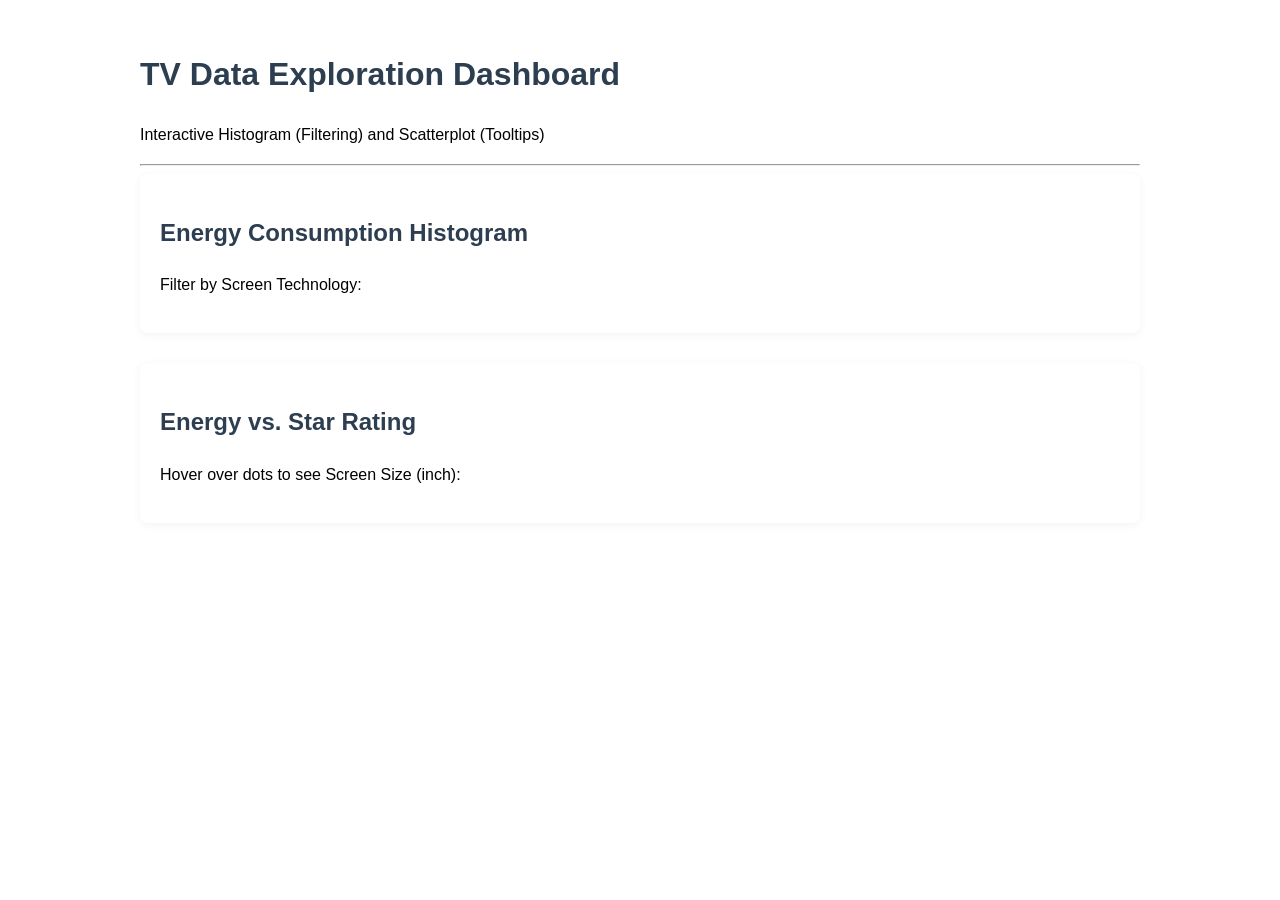
==== Week 6/index.html @ 7b8ecc62 "adding Exercise 6 contents" ====
<!doctype html>
<html lang="en">
  <head>
    <meta charset="UTF-8" />
    <meta name="viewport" content="width=device-width, initial-scale=1.0" />
    <title>Exercise 6: Interactive Visualisations</title>

    <script src="https://d3js.org/d3.v7.min.js"></script>

    <link rel="stylesheet" href="css/base.css" />
    <style>
      body {
        font-family: "Segoe UI", Tahoma, Geneva, Verdana, sans-serif;
        padding: 20px;
        line-height: 1.6;
      }
      .dashboard {
        max-width: 1000px;
        margin: 0 auto;
      }
      .chart-section {
        background: #fff;
        padding: 20px;
        margin-bottom: 30px;
        border-radius: 8px;
        box-shadow: 0 2px 10px rgba(0, 0, 0, 0.05);
      }
      #filters {
        margin-bottom: 15px;
        text-align: center;
      }
      h1,
      h2 {
        color: #2c3e50;
      }
    </style>
  </head>
  <body>
    <div class="dashboard">
      <header>
        <h1>TV Data Exploration Dashboard</h1>
        <p>Interactive Histogram (Filtering) and Scatterplot (Tooltips)</p>
      </header>

      <hr />

      <section class="chart-section">
        <h2>Energy Consumption Histogram</h2>
        <p>Filter by Screen Technology:</p>
        <div id="filters"></div>
        <div id="histogram-chart"></div>
      </section>

      <section class="chart-section">
        <h2>Energy vs. Star Rating</h2>
        <p>Hover over dots to see Screen Size (inch):</p>
        <div id="scatterplot-chart"></div>
      </section>
    </div>

    <script src="js/shared-constants.js"></script>

    <script src="js/histogram.js"></script>
    <script src="js/scatterplot.js"></script>

    <script src="js/interactions.js"></script>

    <script src="js/load-data.js"></script>
  </body>
</html>
---- Week 6/css/base.css ----
button {
  padding: 8px 16px;
  margin: 5px;
  border: 1px solid #ccc;
  background: #fff;
  cursor: pointer;
  border-radius: 4px;
}
button.active {
  background: steelblue;
  color: white;
  border-color: steelblue;
}
.chart-container {
  margin-bottom: 50px;
}
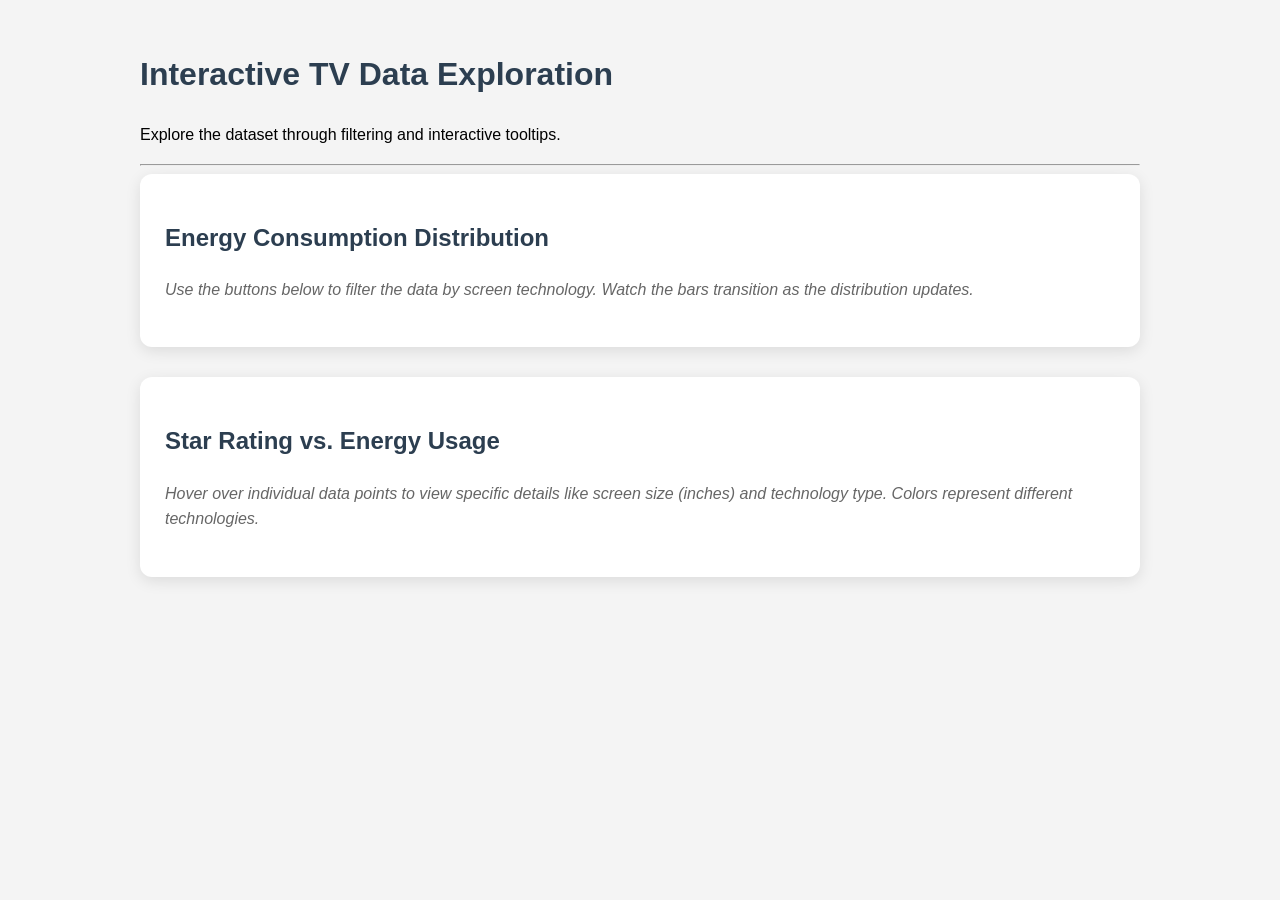
==== commit 6f2b3a6b: "adding introduction and details" ====
--- a/Week 6/index.html
+++ b/Week 6/index.html
@@ -4,15 +4,14 @@
     <meta charset="UTF-8" />
     <meta name="viewport" content="width=device-width, initial-scale=1.0" />
     <title>Exercise 6: Interactive Visualisations</title>
-
     <script src="https://d3js.org/d3.v7.min.js"></script>
-
     <link rel="stylesheet" href="css/base.css" />
     <style>
       body {
         font-family: "Segoe UI", Tahoma, Geneva, Verdana, sans-serif;
         padding: 20px;
         line-height: 1.6;
+        background: #f4f4f4;
       }
       .dashboard {
         max-width: 1000px;
@@ -20,51 +19,60 @@
       }
       .chart-section {
         background: #fff;
-        padding: 20px;
+        padding: 25px;
         margin-bottom: 30px;
-        border-radius: 8px;
-        box-shadow: 0 2px 10px rgba(0, 0, 0, 0.05);
+        border-radius: 12px;
+        box-shadow: 0 4px 15px rgba(0, 0, 0, 0.1);
       }
       #filters {
-        margin-bottom: 15px;
+        margin: 20px 0;
         text-align: center;
       }
       h1,
       h2 {
         color: #2c3e50;
       }
+      .intro-text {
+        color: #666;
+        font-style: italic;
+        margin-bottom: 20px;
+      }
     </style>
   </head>
   <body>
     <div class="dashboard">
       <header>
-        <h1>TV Data Exploration Dashboard</h1>
-        <p>Interactive Histogram (Filtering) and Scatterplot (Tooltips)</p>
+        <h1>Interactive TV Data Exploration</h1>
+        <p>Explore the dataset through filtering and interactive tooltips.</p>
       </header>
 
       <hr />
 
       <section class="chart-section">
-        <h2>Energy Consumption Histogram</h2>
-        <p>Filter by Screen Technology:</p>
+        <h2>Energy Consumption Distribution</h2>
+        <p class="intro-text">
+          Use the buttons below to filter the data by screen technology. Watch
+          the bars transition as the distribution updates.
+        </p>
         <div id="filters"></div>
         <div id="histogram-chart"></div>
       </section>
 
       <section class="chart-section">
-        <h2>Energy vs. Star Rating</h2>
-        <p>Hover over dots to see Screen Size (inch):</p>
+        <h2>Star Rating vs. Energy Usage</h2>
+        <p class="intro-text">
+          Hover over individual data points to view specific details like screen
+          size (inches) and technology type. Colors represent different
+          technologies.
+        </p>
         <div id="scatterplot-chart"></div>
       </section>
     </div>
 
     <script src="js/shared-constants.js"></script>
-
     <script src="js/histogram.js"></script>
     <script src="js/scatterplot.js"></script>
-
     <script src="js/interactions.js"></script>
-
     <script src="js/load-data.js"></script>
   </body>
 </html>
